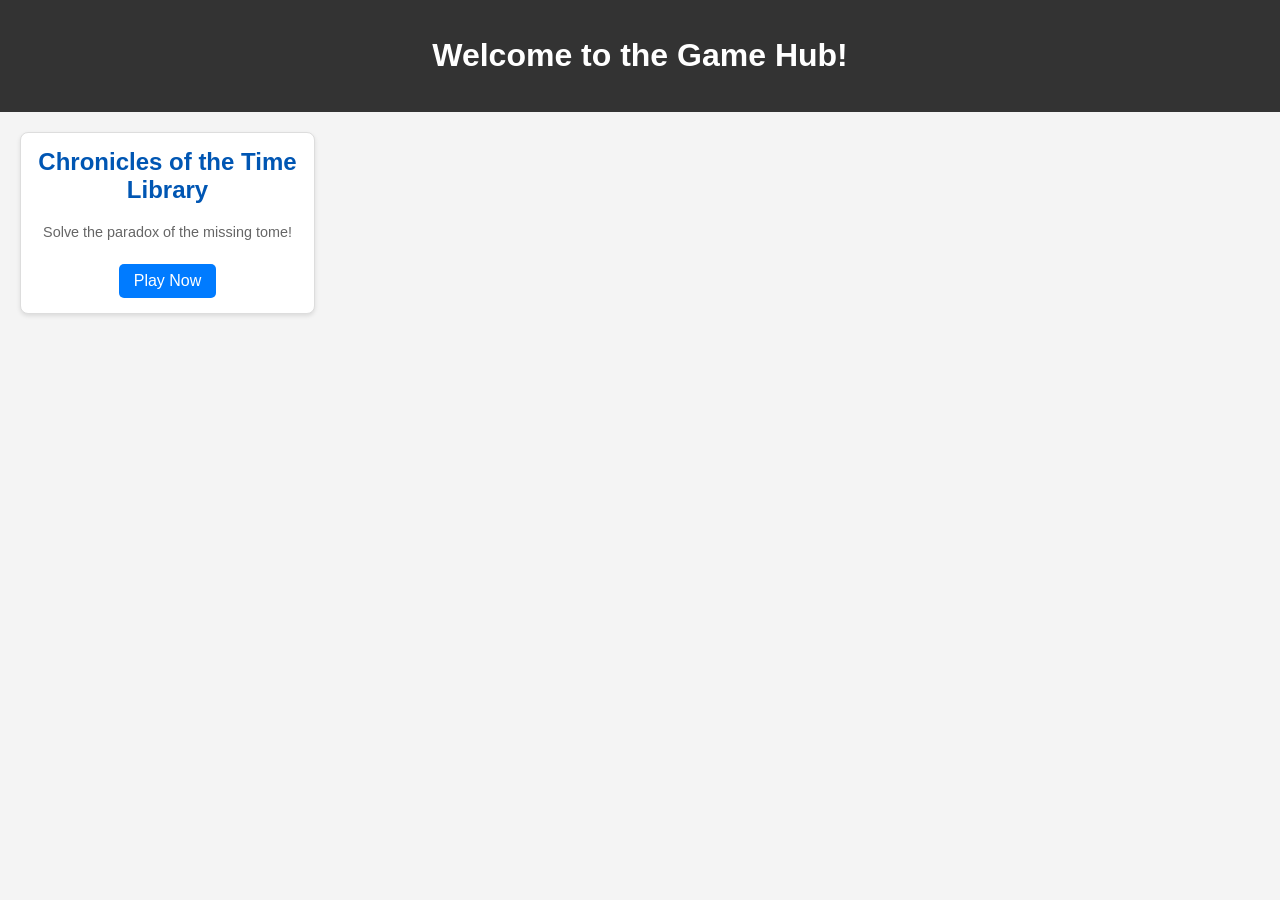
==== index.html @ 31546bbf "feat: Initial GameHub structure and Time Library integration" ====
<!DOCTYPE html>
<html lang="en">
<head>
    <meta charset="UTF-8">
    <meta name="viewport" content="width=device-width, initial-scale=1.0">
    <title>Game Hub</title>
    <link rel="stylesheet" href="hub.css">
</head>
<body>
    <header>
        <h1>Welcome to the Game Hub!</h1>
    </header>
    <main id="game-list">
        <!-- Games will be loaded here by hub.js -->
    </main>
    <script src="hub.js"></script>
</body>
</html>
---- hub.css ----
/* hub.css */
body {
    font-family: sans-serif;
    margin: 0;
    padding: 0;
    background-color: #f4f4f4;
    color: #333;
}

header {
    background-color: #333;
    color: #fff;
    padding: 1em 0;
    text-align: center;
}

main {
    padding: 20px;
    display: grid;
    grid-template-columns: repeat(auto-fill, minmax(250px, 1fr));
    gap: 20px;
}

.game-card {
    background-color: #fff;
    border: 1px solid #ddd;
    border-radius: 8px;
    padding: 15px;
    text-align: center;
    box-shadow: 0 2px 4px rgba(0, 0, 0, 0.1);
}

.game-card h2 {
    color: #0056b3;
    margin-top: 0;
}

.game-card p {
    font-size: 0.9em;
    color: #666;
}

.game-card a {
    display: inline-block;
    background-color: #007bff;
    color: #fff;
    padding: 8px 15px;
    border-radius: 5px;
    text-decoration: none;
    margin-top: 10px;
}

.game-card a:hover {
    background-color: #0056b3;
}
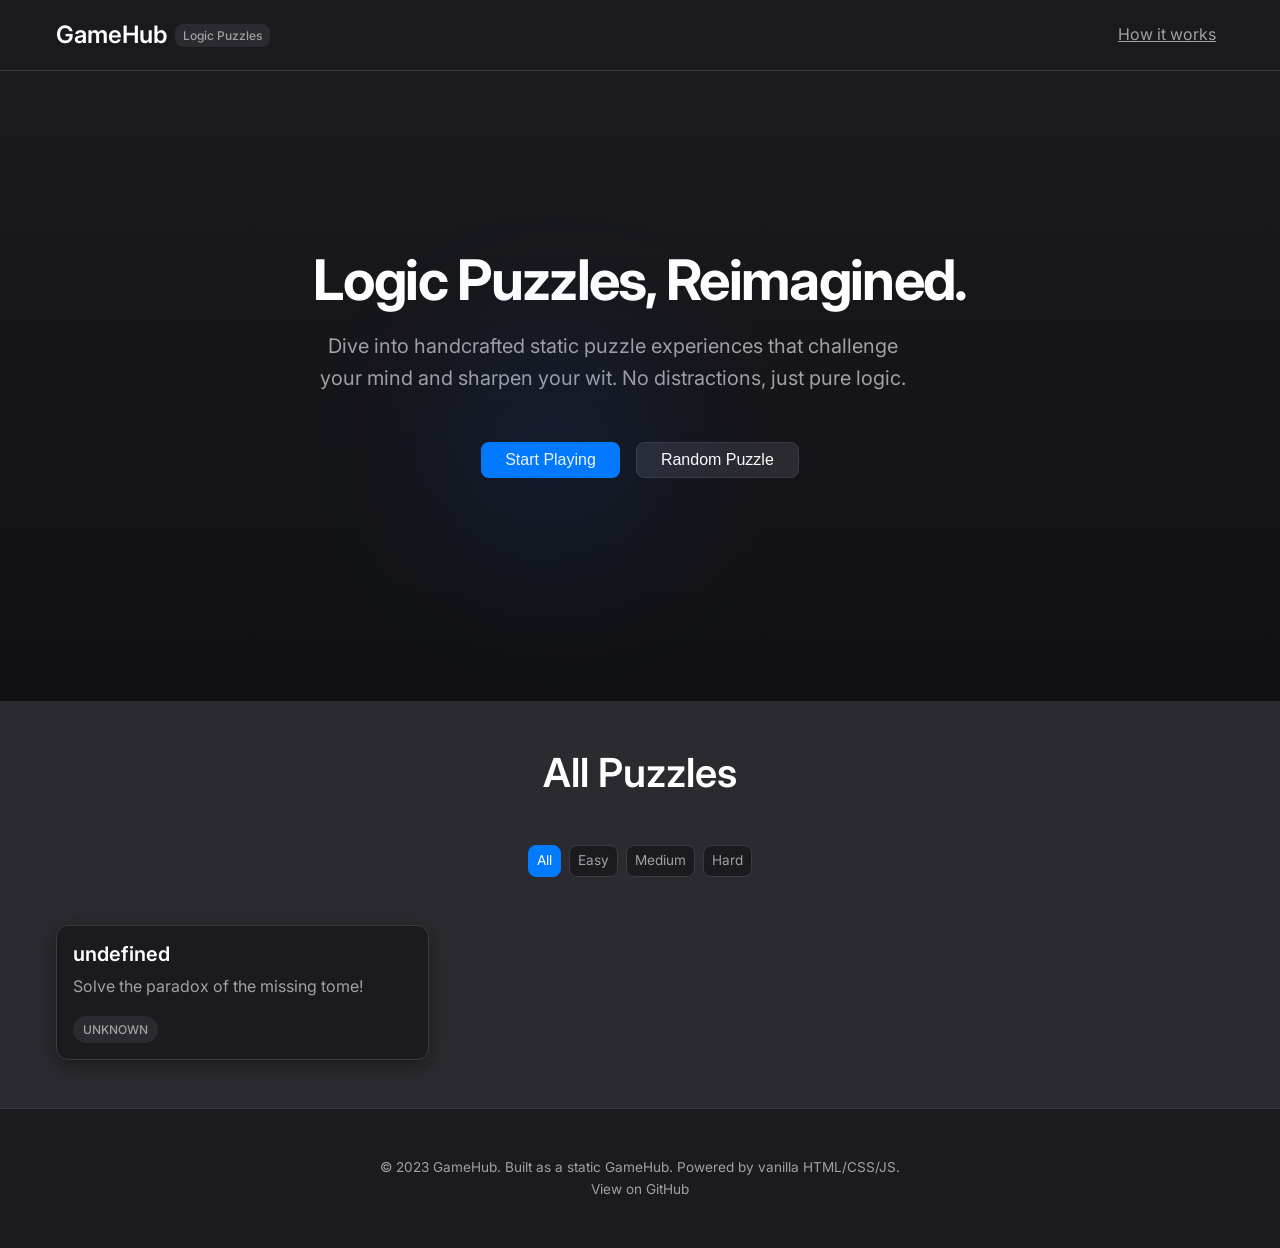
==== commit 6c32643e: "Redesigned GameHub UI with Apple.com aesthetic" ====
--- a/index.html
+++ b/index.html
@@ -3,16 +3,66 @@
 <head>
     <meta charset="UTF-8">
     <meta name="viewport" content="width=device-width, initial-scale=1.0">
-    <title>Game Hub</title>
+    <title>GameHub - Logic Puzzles, Reimagined.</title>
     <link rel="stylesheet" href="hub.css">
+    <link href="https://fonts.googleapis.com/css2?family=Inter:wght@300;400;500;600;700&display=swap" rel="stylesheet">
 </head>
 <body>
-    <header>
-        <h1>Welcome to the Game Hub!</h1>
+    <nav class="navbar">
+        <div class="container">
+            <a href="#" class="navbar-brand">GameHub <span class="navbar-tag">Logic Puzzles</span></a>
+            <div class="navbar-links">
+                <a href="#" class="btn-text">How it works</a>
+            </div>
+        </div>
+    </nav>
+
+    <header class="hero-section">
+        <div class="container">
+            <div class="hero-content">
+                <h1 class="hero-headline">Logic Puzzles, Reimagined.</h1>
+                <p class="hero-subheading">Dive into handcrafted static puzzle experiences that challenge your mind and sharpen your wit. No distractions, just pure logic.</p>
+                <div class="hero-actions">
+                    <button id="start-playing-btn" class="btn btn-primary">Start Playing</button>
+                    <button id="random-puzzle-btn" class="btn btn-secondary">Random Puzzle</button>
+                </div>
+            </div>
+            <div class="hero-visual">
+                <!-- CSS-driven abstract visual element -->
+                <div class="hero-orb"></div>
+            </div>
+        </div>
     </header>
-    <main id="game-list">
-        <!-- Games will be loaded here by hub.js -->
+
+    <main>
+        <section id="puzzle-gallery" class="puzzle-gallery-section">
+            <div class="container">
+                <h2 class="section-title">All Puzzles</h2>
+                <div class="filters">
+                    <!-- Non-functional filter chips for now -->
+                    <span class="filter-chip active">All</span>
+                    <span class="filter-chip">Easy</span>
+                    <span class="filter-chip">Medium</span>
+                    <span class="filter-chip">Hard</span>
+                </div>
+                <div id="puzzles-container" class="puzzle-grid">
+                    <!-- Puzzle cards will be loaded here by JavaScript -->
+                </div>
+                <div id="error-message" class="error-message hidden">
+                    <h3>Oops! Puzzles Lost in the Chrono-Stream.</h3>
+                    <p>It seems we couldn't load the puzzle library. Please check your connection or try again later.</p>
+                </div>
+            </div>
+        </section>
     </main>
+
+    <footer class="footer">
+        <div class="container">
+            <p>&copy; 2023 GameHub. Built as a static GameHub. Powered by vanilla HTML/CSS/JS.</p>
+            <p><a href="https://github.com/example/gamehub" target="_blank" rel="noopener noreferrer">View on GitHub</a></p>
+        </div>
+    </footer>
+
     <script src="hub.js"></script>
 </body>
-</html>+</html>
--- a/hub.css
+++ b/hub.css
@@ -1,55 +1,433 @@
-/* hub.css */
-body {
-    font-family: sans-serif;
+/* CSS Reset & Base Styles */
+* {
     margin: 0;
     padding: 0;
-    background-color: #f4f4f4;
-    color: #333;
-}
-
-header {
-    background-color: #333;
-    color: #fff;
-    padding: 1em 0;
+    box-sizing: border-box;
+}
+
+:root {
+    /* Color Palette */
+    --bg: #1a1a1f;
+    --bg-elevated: #2a2a30;
+    --bg-card-hover: #3a3a40;
+    --accent: #007aff;
+    --accent-soft: #007aff33; /* 20% opacity */
+    --text-main: #ffffff;
+    --text-muted: #a0a0a5;
+    --border-color: #3a3a45;
+    --shadow-color: rgba(0, 0, 0, 0.4);
+    --glass-bg: rgba(255, 255, 255, 0.08);
+    --glass-border: rgba(255, 255, 255, 0.1);
+
+    /* Typography */
+    --font-family-main: 'Inter', -apple-system, BlinkMacSystemFont, 'Segoe UI', Roboto, Helvetica, Arial, sans-serif, 'Apple Color Emoji', 'Segoe UI Emoji', 'Segoe UI Symbol';
+    --font-size-body: 1rem;
+    --font-size-label: 0.85rem;
+    --font-size-badge: 0.75rem;
+
+    /* Spacing */
+    --spacing-xs: 4px;
+    --spacing-sm: 8px;
+    --spacing-md: 16px;
+    --spacing-lg: 24px;
+    --spacing-xl: 48px;
+
+    /* Border Radius */
+    --border-radius-sm: 8px;
+    --border-radius-md: 12px;
+    --border-radius-lg: 16px;
+
+    /* Transitions */
+    --transition-fast: 0.2s ease-in-out;
+    --transition-normal: 0.3s ease-in-out;
+}
+
+body {
+    font-family: var(--font-family-main);
+    font-size: var(--font-size-body);
+    color: var(--text-main);
+    background: var(--bg);
+    line-height: 1.6;
+    -webkit-font-smoothing: antialiased;
+    -moz-osx-font-smoothing: grayscale;
+}
+
+.container {
+    max-width: 1200px;
+    margin: 0 auto;
+    padding: 0 var(--spacing-md);
+}
+
+/* Typography Scales */
+h1, h2, h3, h4, h5, h6 {
+    color: var(--text-main);
+    line-height: 1.2;
+}
+
+.hero-headline {
+    font-size: 3.5rem;
+    font-weight: 700;
+    letter-spacing: -0.03em;
+    margin-bottom: var(--spacing-md);
+}
+
+.hero-subheading {
+    font-size: 1.25rem;
+    font-weight: 400;
+    color: var(--text-muted);
+    margin-bottom: var(--spacing-xl);
+    max-width: 600px;
+}
+
+.section-title {
+    font-size: 2.5rem;
+    font-weight: 600;
     text-align: center;
-}
-
-main {
-    padding: 20px;
+    margin-bottom: var(--spacing-xl);
+}
+
+/* Buttons */
+.btn {
+    display: inline-flex;
+    align-items: center;
+    justify-content: center;
+    padding: var(--spacing-sm) var(--spacing-lg);
+    border-radius: var(--border-radius-sm);
+    font-size: var(--font-size-body);
+    font-weight: 500;
+    cursor: pointer;
+    transition: var(--transition-fast);
+    text-decoration: none;
+    border: none;
+}
+
+.btn-primary {
+    background-color: var(--accent);
+    color: var(--text-main);
+}
+
+.btn-primary:hover {
+    background-color: #005bbd;
+    box-shadow: 0 4px 15px var(--accent-soft);
+}
+
+.btn-secondary {
+    background-color: var(--bg-elevated);
+    color: var(--text-main);
+    border: 1px solid var(--border-color);
+}
+
+.btn-secondary:hover {
+    background-color: var(--bg-card-hover);
+    box-shadow: 0 4px 10px var(--shadow-color);
+}
+
+.btn-text {
+    color: var(--text-muted);
+    background: none;
+    padding: var(--spacing-sm);
+}
+
+.btn-text:hover {
+    color: var(--text-main);
+}
+
+/* Navbar */
+.navbar {
+    position: sticky;
+    top: 0;
+    z-index: 100;
+    background-color: rgba(26, 26, 31, 0.8);
+    backdrop-filter: blur(10px);
+    padding: var(--spacing-md) 0;
+    border-bottom: 1px solid var(--border-color);
+}
+
+.navbar .container {
+    display: flex;
+    justify-content: space-between;
+    align-items: center;
+}
+
+.navbar-brand {
+    font-size: 1.5rem;
+    font-weight: 600;
+    color: var(--text-main);
+    text-decoration: none;
+    display: flex;
+    align-items: center;
+}
+
+.navbar-tag {
+    font-size: 0.75rem;
+    font-weight: 500;
+    color: var(--text-muted);
+    background-color: var(--bg-elevated);
+    padding: 2px 8px;
+    border-radius: var(--border-radius-sm);
+    margin-left: var(--spacing-sm);
+}
+
+/* Hero Section */
+.hero-section {
+    background: linear-gradient(180deg, var(--bg) 0%, #101013 100%);
+    padding: 100px 0;
+    text-align: center;
+    display: flex;
+    align-items: center;
+    justify-content: center;
+    min-height: 70vh;
+    position: relative;
+    overflow: hidden;
+}
+
+.hero-section .container {
+    display: flex;
+    flex-direction: column;
+    align-items: center;
+    gap: var(--spacing-xl);
+    position: relative;
+    z-index: 1;
+}
+
+.hero-content {
+    max-width: 800px;
+}
+
+.hero-actions {
+    display: flex;
+    gap: var(--spacing-md);
+    justify-content: center;
+}
+
+.hero-orb {
+    position: absolute;
+    width: 300px;
+    height: 300px;
+    background: radial-gradient(circle, rgba(0, 122, 255, 0.5) 0%, rgba(0, 122, 255, 0) 70%);
+    border-radius: 50%;
+    filter: blur(80px);
+    opacity: 0.4;
+    top: 20%;
+    left: 15%;
+    animation: floatOrb 10s ease-in-out infinite alternate;
+}
+
+.hero-orb::before {
+    content: '';
+    position: absolute;
+    width: 200px;
+    height: 200px;
+    background: radial-gradient(circle, rgba(255, 0, 122, 0.5) 0%, rgba(255, 0, 122, 0) 70%);
+    border-radius: 50%;
+    filter: blur(60px);
+    opacity: 0.3;
+    bottom: 20%;
+    right: 10%;
+    animation: floatOrb 12s ease-in-out infinite alternate-reverse;
+}
+
+@keyframes floatOrb {
+    0% { transform: translate(0, 0) scale(1); }
+    100% { transform: translate(20px, 30px) scale(1.05); }
+}
+
+/* Puzzle Gallery */
+.puzzle-gallery-section {
+    padding: var(--spacing-xl) 0;
+    background-color: var(--bg-elevated);
+}
+
+.filters {
+    display: flex;
+    justify-content: center;
+    gap: var(--spacing-sm);
+    margin-bottom: var(--spacing-xl);
+}
+
+.filter-chip {
+    background-color: var(--bg);
+    color: var(--text-muted);
+    padding: var(--spacing-xs) var(--spacing-sm);
+    border-radius: var(--border-radius-sm);
+    font-size: var(--font-size-label);
+    cursor: pointer;
+    transition: var(--transition-fast);
+    border: 1px solid var(--border-color);
+}
+
+.filter-chip:hover {
+    background-color: var(--bg-card-hover);
+    color: var(--text-main);
+}
+
+.filter-chip.active {
+    background-color: var(--accent);
+    color: var(--text-main);
+    border-color: var(--accent);
+}
+
+.puzzle-grid {
     display: grid;
-    grid-template-columns: repeat(auto-fill, minmax(250px, 1fr));
-    gap: 20px;
-}
-
-.game-card {
-    background-color: #fff;
-    border: 1px solid #ddd;
-    border-radius: 8px;
-    padding: 15px;
+    grid-template-columns: repeat(auto-fill, minmax(280px, 1fr));
+    gap: var(--spacing-lg);
+}
+
+.puzzle-card {
+    background-color: var(--bg);
+    border: 1px solid var(--border-color);
+    border-radius: var(--border-radius-md);
+    padding: var(--spacing-md);
+    box-shadow: 0 5px 20px var(--shadow-color);
+    text-decoration: none;
+    color: var(--text-main);
+    transition: var(--transition-normal);
+    display: flex;
+    flex-direction: column;
+    justify-content: space-between;
+    position: relative;
+    overflow: hidden;
+}
+
+.puzzle-card:hover {
+    transform: translateY(-8px);
+    box-shadow: 0 10px 30px var(--shadow-color);
+    background-color: var(--bg-card-hover);
+    border-color: var(--accent);
+}
+
+.puzzle-card-title {
+    font-size: 1.25rem;
+    font-weight: 600;
+    margin-bottom: var(--spacing-sm);
+}
+
+.puzzle-card-description {
+    font-size: var(--font-size-body);
+    color: var(--text-muted);
+    margin-bottom: var(--spacing-md);
+    flex-grow: 1;
+}
+
+.puzzle-card-meta {
+    display: flex;
+    justify-content: space-between;
+    align-items: center;
+    font-size: var(--font-size-label);
+    color: var(--text-muted);
+}
+
+.difficulty-badge {
+    background-color: var(--bg-elevated);
+    color: var(--text-muted);
+    padding: 4px 10px;
+    border-radius: 20px;
+    font-size: var(--font-size-badge);
+    font-weight: 500;
+    text-transform: uppercase;
+}
+
+.difficulty-badge.easy {
+    background-color: #28a74533;
+    color: #28a745;
+}
+
+.difficulty-badge.medium {
+    background-color: #ffc10733;
+    color: #ffc107;
+}
+
+.difficulty-badge.hard {
+    background-color: #dc354533;
+    color: #dc3545;
+}
+
+/* Footer */
+.footer {
+    background-color: var(--bg);
+    color: var(--text-muted);
+    padding: var(--spacing-xl) 0;
     text-align: center;
-    box-shadow: 0 2px 4px rgba(0, 0, 0, 0.1);
-}
-
-.game-card h2 {
-    color: #0056b3;
-    margin-top: 0;
-}
-
-.game-card p {
-    font-size: 0.9em;
-    color: #666;
-}
-
-.game-card a {
-    display: inline-block;
-    background-color: #007bff;
-    color: #fff;
-    padding: 8px 15px;
-    border-radius: 5px;
+    font-size: var(--font-size-label);
+    border-top: 1px solid var(--border-color);
+}
+
+.footer a {
+    color: var(--text-muted);
     text-decoration: none;
-    margin-top: 10px;
-}
-
-.game-card a:hover {
-    background-color: #0056b3;
-}+}
+
+.footer a:hover {
+    color: var(--text-main);
+}
+
+/* Utility Classes */
+.hidden {
+    display: none !important;
+}
+
+.error-message {
+    background-color: #dc354522;
+    border: 1px solid #dc3545;
+    color: #dc3545;
+    padding: var(--spacing-md);
+    border-radius: var(--border-radius-sm);
+    text-align: center;
+    margin-top: var(--spacing-xl);
+}
+
+.error-message h3 {
+    color: #dc3545;
+    margin-bottom: var(--spacing-sm);
+}
+
+/* Responsive Design */
+@media (max-width: 900px) {
+    .hero-headline {
+        font-size: 2.8rem;
+    }
+
+    .hero-subheading {
+        font-size: 1.1rem;
+    }
+
+    .puzzle-grid {
+        grid-template-columns: repeat(auto-fill, minmax(250px, 1fr));
+    }
+}
+
+@media (max-width: 600px) {
+    .navbar .container {
+        flex-direction: column;
+        gap: var(--spacing-sm);
+    }
+
+    .navbar-links {
+        width: 100%;
+        text-align: center;
+    }
+
+    .hero-headline {
+        font-size: 2rem;
+    }
+
+    .hero-subheading {
+        font-size: 1rem;
+    }
+
+    .hero-actions {
+        flex-direction: column;
+    }
+
+    .puzzle-grid {
+        grid-template-columns: 1fr;
+    }
+
+    .section-title {
+        font-size: 2rem;
+    }
+
+    .hero-section {
+        padding: 80px 0;
+    }
+}
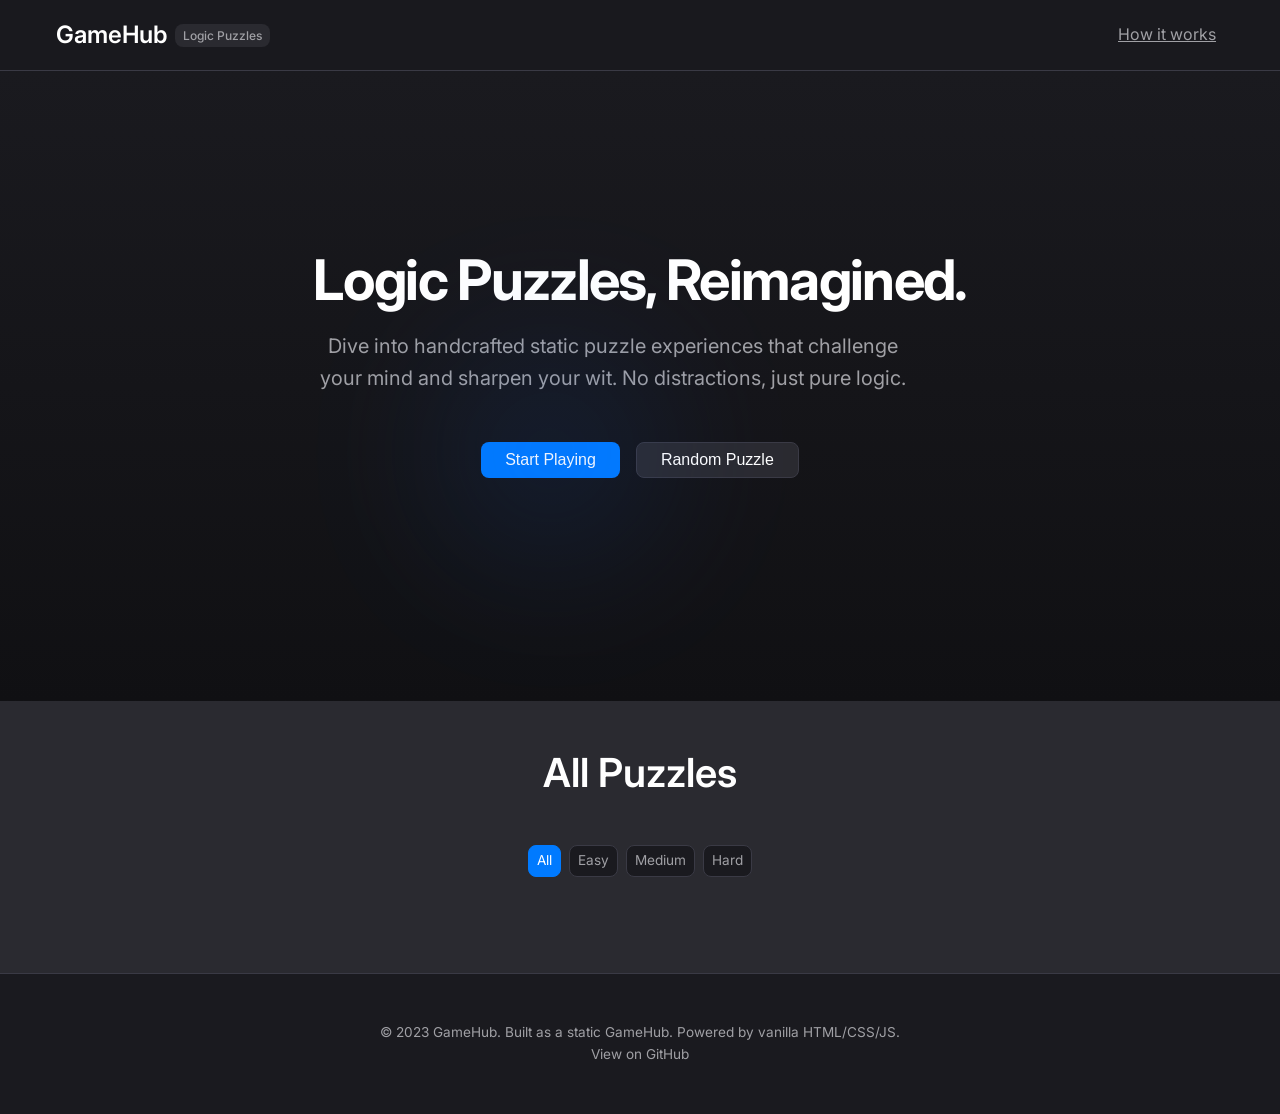
==== commit a6b6edce: "Fix: Resolve regressions and complete UI/UX upgrade" ====
--- a/index.html
+++ b/index.html
@@ -63,6 +63,6 @@
         </div>
     </footer>
 
-    <script src="hub.js"></script>
+    <script src="hub.js" defer></script>
 </body>
 </html>
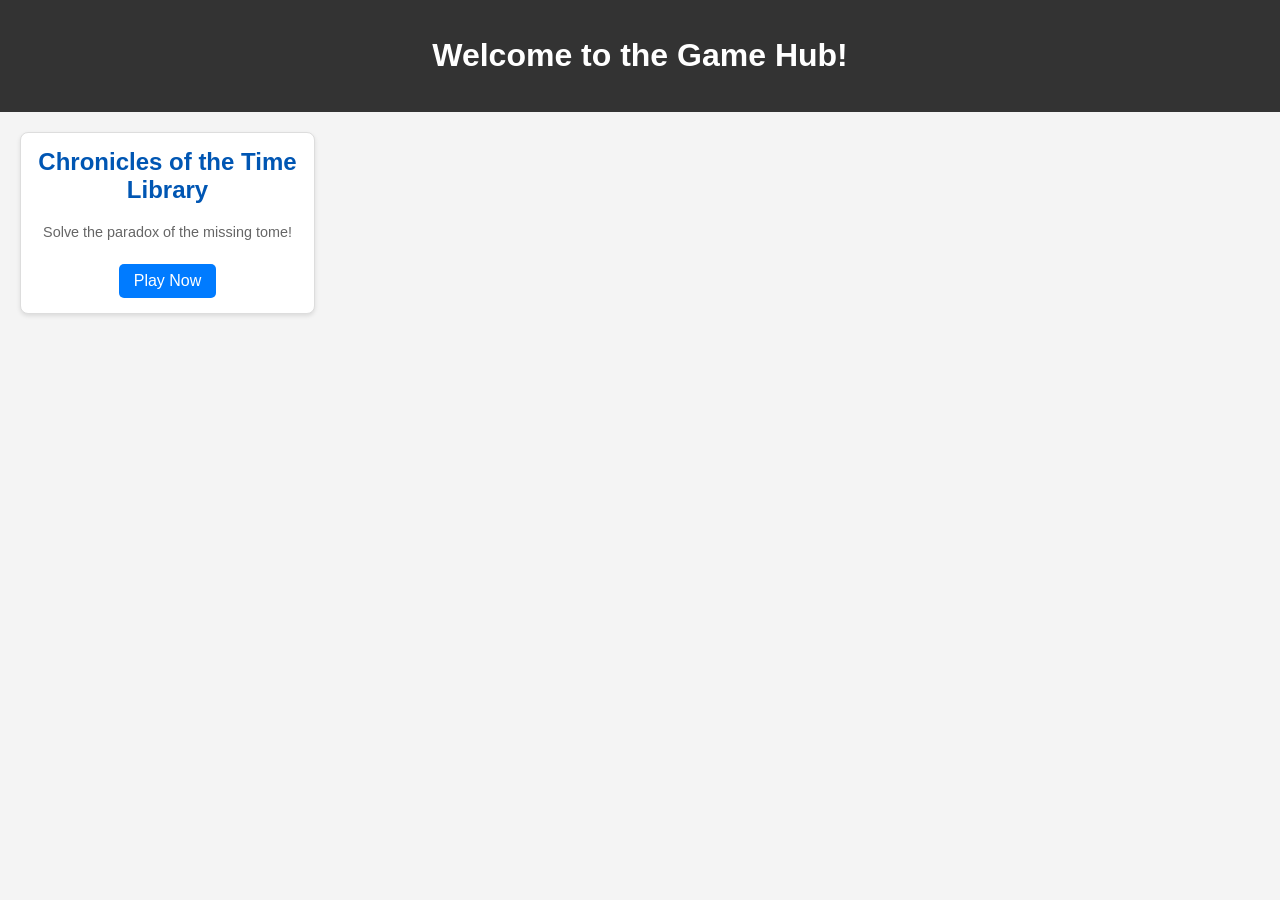
==== commit e371a278: "Rollback to initial GameHub structure and Time Library integration" ====
--- a/index.html
+++ b/index.html
@@ -3,66 +3,16 @@
 <head>
     <meta charset="UTF-8">
     <meta name="viewport" content="width=device-width, initial-scale=1.0">
-    <title>GameHub - Logic Puzzles, Reimagined.</title>
+    <title>Game Hub</title>
     <link rel="stylesheet" href="hub.css">
-    <link href="https://fonts.googleapis.com/css2?family=Inter:wght@300;400;500;600;700&display=swap" rel="stylesheet">
 </head>
 <body>
-    <nav class="navbar">
-        <div class="container">
-            <a href="#" class="navbar-brand">GameHub <span class="navbar-tag">Logic Puzzles</span></a>
-            <div class="navbar-links">
-                <a href="#" class="btn-text">How it works</a>
-            </div>
-        </div>
-    </nav>
-
-    <header class="hero-section">
-        <div class="container">
-            <div class="hero-content">
-                <h1 class="hero-headline">Logic Puzzles, Reimagined.</h1>
-                <p class="hero-subheading">Dive into handcrafted static puzzle experiences that challenge your mind and sharpen your wit. No distractions, just pure logic.</p>
-                <div class="hero-actions">
-                    <button id="start-playing-btn" class="btn btn-primary">Start Playing</button>
-                    <button id="random-puzzle-btn" class="btn btn-secondary">Random Puzzle</button>
-                </div>
-            </div>
-            <div class="hero-visual">
-                <!-- CSS-driven abstract visual element -->
-                <div class="hero-orb"></div>
-            </div>
-        </div>
+    <header>
+        <h1>Welcome to the Game Hub!</h1>
     </header>
-
-    <main>
-        <section id="puzzle-gallery" class="puzzle-gallery-section">
-            <div class="container">
-                <h2 class="section-title">All Puzzles</h2>
-                <div class="filters">
-                    <!-- Non-functional filter chips for now -->
-                    <span class="filter-chip active">All</span>
-                    <span class="filter-chip">Easy</span>
-                    <span class="filter-chip">Medium</span>
-                    <span class="filter-chip">Hard</span>
-                </div>
-                <div id="puzzles-container" class="puzzle-grid">
-                    <!-- Puzzle cards will be loaded here by JavaScript -->
-                </div>
-                <div id="error-message" class="error-message hidden">
-                    <h3>Oops! Puzzles Lost in the Chrono-Stream.</h3>
-                    <p>It seems we couldn't load the puzzle library. Please check your connection or try again later.</p>
-                </div>
-            </div>
-        </section>
+    <main id="game-list">
+        <!-- Games will be loaded here by hub.js -->
     </main>
-
-    <footer class="footer">
-        <div class="container">
-            <p>&copy; 2023 GameHub. Built as a static GameHub. Powered by vanilla HTML/CSS/JS.</p>
-            <p><a href="https://github.com/example/gamehub" target="_blank" rel="noopener noreferrer">View on GitHub</a></p>
-        </div>
-    </footer>
-
-    <script src="hub.js" defer></script>
+    <script src="hub.js"></script>
 </body>
-</html>
+</html>
--- a/hub.css
+++ b/hub.css
@@ -1,433 +1,55 @@
-/* CSS Reset & Base Styles */
-* {
+/* hub.css */
+body {
+    font-family: sans-serif;
     margin: 0;
     padding: 0;
-    box-sizing: border-box;
+    background-color: #f4f4f4;
+    color: #333;
 }
 
-:root {
-    /* Color Palette */
-    --bg: #1a1a1f;
-    --bg-elevated: #2a2a30;
-    --bg-card-hover: #3a3a40;
-    --accent: #007aff;
-    --accent-soft: #007aff33; /* 20% opacity */
-    --text-main: #ffffff;
-    --text-muted: #a0a0a5;
-    --border-color: #3a3a45;
-    --shadow-color: rgba(0, 0, 0, 0.4);
-    --glass-bg: rgba(255, 255, 255, 0.08);
-    --glass-border: rgba(255, 255, 255, 0.1);
-
-    /* Typography */
-    --font-family-main: 'Inter', -apple-system, BlinkMacSystemFont, 'Segoe UI', Roboto, Helvetica, Arial, sans-serif, 'Apple Color Emoji', 'Segoe UI Emoji', 'Segoe UI Symbol';
-    --font-size-body: 1rem;
-    --font-size-label: 0.85rem;
-    --font-size-badge: 0.75rem;
-
-    /* Spacing */
-    --spacing-xs: 4px;
-    --spacing-sm: 8px;
-    --spacing-md: 16px;
-    --spacing-lg: 24px;
-    --spacing-xl: 48px;
-
-    /* Border Radius */
-    --border-radius-sm: 8px;
-    --border-radius-md: 12px;
-    --border-radius-lg: 16px;
-
-    /* Transitions */
-    --transition-fast: 0.2s ease-in-out;
-    --transition-normal: 0.3s ease-in-out;
+header {
+    background-color: #333;
+    color: #fff;
+    padding: 1em 0;
+    text-align: center;
 }
 
-body {
-    font-family: var(--font-family-main);
-    font-size: var(--font-size-body);
-    color: var(--text-main);
-    background: var(--bg);
-    line-height: 1.6;
-    -webkit-font-smoothing: antialiased;
-    -moz-osx-font-smoothing: grayscale;
+main {
+    padding: 20px;
+    display: grid;
+    grid-template-columns: repeat(auto-fill, minmax(250px, 1fr));
+    gap: 20px;
 }
 
-.container {
-    max-width: 1200px;
-    margin: 0 auto;
-    padding: 0 var(--spacing-md);
+.game-card {
+    background-color: #fff;
+    border: 1px solid #ddd;
+    border-radius: 8px;
+    padding: 15px;
+    text-align: center;
+    box-shadow: 0 2px 4px rgba(0, 0, 0, 0.1);
 }
 
-/* Typography Scales */
-h1, h2, h3, h4, h5, h6 {
-    color: var(--text-main);
-    line-height: 1.2;
+.game-card h2 {
+    color: #0056b3;
+    margin-top: 0;
 }
 
-.hero-headline {
-    font-size: 3.5rem;
-    font-weight: 700;
-    letter-spacing: -0.03em;
-    margin-bottom: var(--spacing-md);
+.game-card p {
+    font-size: 0.9em;
+    color: #666;
 }
 
-.hero-subheading {
-    font-size: 1.25rem;
-    font-weight: 400;
-    color: var(--text-muted);
-    margin-bottom: var(--spacing-xl);
-    max-width: 600px;
+.game-card a {
+    display: inline-block;
+    background-color: #007bff;
+    color: #fff;
+    padding: 8px 15px;
+    border-radius: 5px;
+    text-decoration: none;
+    margin-top: 10px;
 }
 
-.section-title {
-    font-size: 2.5rem;
-    font-weight: 600;
-    text-align: center;
-    margin-bottom: var(--spacing-xl);
-}
-
-/* Buttons */
-.btn {
-    display: inline-flex;
-    align-items: center;
-    justify-content: center;
-    padding: var(--spacing-sm) var(--spacing-lg);
-    border-radius: var(--border-radius-sm);
-    font-size: var(--font-size-body);
-    font-weight: 500;
-    cursor: pointer;
-    transition: var(--transition-fast);
-    text-decoration: none;
-    border: none;
-}
-
-.btn-primary {
-    background-color: var(--accent);
-    color: var(--text-main);
-}
-
-.btn-primary:hover {
-    background-color: #005bbd;
-    box-shadow: 0 4px 15px var(--accent-soft);
-}
-
-.btn-secondary {
-    background-color: var(--bg-elevated);
-    color: var(--text-main);
-    border: 1px solid var(--border-color);
-}
-
-.btn-secondary:hover {
-    background-color: var(--bg-card-hover);
-    box-shadow: 0 4px 10px var(--shadow-color);
-}
-
-.btn-text {
-    color: var(--text-muted);
-    background: none;
-    padding: var(--spacing-sm);
-}
-
-.btn-text:hover {
-    color: var(--text-main);
-}
-
-/* Navbar */
-.navbar {
-    position: sticky;
-    top: 0;
-    z-index: 100;
-    background-color: rgba(26, 26, 31, 0.8);
-    backdrop-filter: blur(10px);
-    padding: var(--spacing-md) 0;
-    border-bottom: 1px solid var(--border-color);
-}
-
-.navbar .container {
-    display: flex;
-    justify-content: space-between;
-    align-items: center;
-}
-
-.navbar-brand {
-    font-size: 1.5rem;
-    font-weight: 600;
-    color: var(--text-main);
-    text-decoration: none;
-    display: flex;
-    align-items: center;
-}
-
-.navbar-tag {
-    font-size: 0.75rem;
-    font-weight: 500;
-    color: var(--text-muted);
-    background-color: var(--bg-elevated);
-    padding: 2px 8px;
-    border-radius: var(--border-radius-sm);
-    margin-left: var(--spacing-sm);
-}
-
-/* Hero Section */
-.hero-section {
-    background: linear-gradient(180deg, var(--bg) 0%, #101013 100%);
-    padding: 100px 0;
-    text-align: center;
-    display: flex;
-    align-items: center;
-    justify-content: center;
-    min-height: 70vh;
-    position: relative;
-    overflow: hidden;
-}
-
-.hero-section .container {
-    display: flex;
-    flex-direction: column;
-    align-items: center;
-    gap: var(--spacing-xl);
-    position: relative;
-    z-index: 1;
-}
-
-.hero-content {
-    max-width: 800px;
-}
-
-.hero-actions {
-    display: flex;
-    gap: var(--spacing-md);
-    justify-content: center;
-}
-
-.hero-orb {
-    position: absolute;
-    width: 300px;
-    height: 300px;
-    background: radial-gradient(circle, rgba(0, 122, 255, 0.5) 0%, rgba(0, 122, 255, 0) 70%);
-    border-radius: 50%;
-    filter: blur(80px);
-    opacity: 0.4;
-    top: 20%;
-    left: 15%;
-    animation: floatOrb 10s ease-in-out infinite alternate;
-}
-
-.hero-orb::before {
-    content: '';
-    position: absolute;
-    width: 200px;
-    height: 200px;
-    background: radial-gradient(circle, rgba(255, 0, 122, 0.5) 0%, rgba(255, 0, 122, 0) 70%);
-    border-radius: 50%;
-    filter: blur(60px);
-    opacity: 0.3;
-    bottom: 20%;
-    right: 10%;
-    animation: floatOrb 12s ease-in-out infinite alternate-reverse;
-}
-
-@keyframes floatOrb {
-    0% { transform: translate(0, 0) scale(1); }
-    100% { transform: translate(20px, 30px) scale(1.05); }
-}
-
-/* Puzzle Gallery */
-.puzzle-gallery-section {
-    padding: var(--spacing-xl) 0;
-    background-color: var(--bg-elevated);
-}
-
-.filters {
-    display: flex;
-    justify-content: center;
-    gap: var(--spacing-sm);
-    margin-bottom: var(--spacing-xl);
-}
-
-.filter-chip {
-    background-color: var(--bg);
-    color: var(--text-muted);
-    padding: var(--spacing-xs) var(--spacing-sm);
-    border-radius: var(--border-radius-sm);
-    font-size: var(--font-size-label);
-    cursor: pointer;
-    transition: var(--transition-fast);
-    border: 1px solid var(--border-color);
-}
-
-.filter-chip:hover {
-    background-color: var(--bg-card-hover);
-    color: var(--text-main);
-}
-
-.filter-chip.active {
-    background-color: var(--accent);
-    color: var(--text-main);
-    border-color: var(--accent);
-}
-
-.puzzle-grid {
-    display: grid;
-    grid-template-columns: repeat(auto-fill, minmax(280px, 1fr));
-    gap: var(--spacing-lg);
-}
-
-.puzzle-card {
-    background-color: var(--bg);
-    border: 1px solid var(--border-color);
-    border-radius: var(--border-radius-md);
-    padding: var(--spacing-md);
-    box-shadow: 0 5px 20px var(--shadow-color);
-    text-decoration: none;
-    color: var(--text-main);
-    transition: var(--transition-normal);
-    display: flex;
-    flex-direction: column;
-    justify-content: space-between;
-    position: relative;
-    overflow: hidden;
-}
-
-.puzzle-card:hover {
-    transform: translateY(-8px);
-    box-shadow: 0 10px 30px var(--shadow-color);
-    background-color: var(--bg-card-hover);
-    border-color: var(--accent);
-}
-
-.puzzle-card-title {
-    font-size: 1.25rem;
-    font-weight: 600;
-    margin-bottom: var(--spacing-sm);
-}
-
-.puzzle-card-description {
-    font-size: var(--font-size-body);
-    color: var(--text-muted);
-    margin-bottom: var(--spacing-md);
-    flex-grow: 1;
-}
-
-.puzzle-card-meta {
-    display: flex;
-    justify-content: space-between;
-    align-items: center;
-    font-size: var(--font-size-label);
-    color: var(--text-muted);
-}
-
-.difficulty-badge {
-    background-color: var(--bg-elevated);
-    color: var(--text-muted);
-    padding: 4px 10px;
-    border-radius: 20px;
-    font-size: var(--font-size-badge);
-    font-weight: 500;
-    text-transform: uppercase;
-}
-
-.difficulty-badge.easy {
-    background-color: #28a74533;
-    color: #28a745;
-}
-
-.difficulty-badge.medium {
-    background-color: #ffc10733;
-    color: #ffc107;
-}
-
-.difficulty-badge.hard {
-    background-color: #dc354533;
-    color: #dc3545;
-}
-
-/* Footer */
-.footer {
-    background-color: var(--bg);
-    color: var(--text-muted);
-    padding: var(--spacing-xl) 0;
-    text-align: center;
-    font-size: var(--font-size-label);
-    border-top: 1px solid var(--border-color);
-}
-
-.footer a {
-    color: var(--text-muted);
-    text-decoration: none;
-}
-
-.footer a:hover {
-    color: var(--text-main);
-}
-
-/* Utility Classes */
-.hidden {
-    display: none !important;
-}
-
-.error-message {
-    background-color: #dc354522;
-    border: 1px solid #dc3545;
-    color: #dc3545;
-    padding: var(--spacing-md);
-    border-radius: var(--border-radius-sm);
-    text-align: center;
-    margin-top: var(--spacing-xl);
-}
-
-.error-message h3 {
-    color: #dc3545;
-    margin-bottom: var(--spacing-sm);
-}
-
-/* Responsive Design */
-@media (max-width: 900px) {
-    .hero-headline {
-        font-size: 2.8rem;
-    }
-
-    .hero-subheading {
-        font-size: 1.1rem;
-    }
-
-    .puzzle-grid {
-        grid-template-columns: repeat(auto-fill, minmax(250px, 1fr));
-    }
-}
-
-@media (max-width: 600px) {
-    .navbar .container {
-        flex-direction: column;
-        gap: var(--spacing-sm);
-    }
-
-    .navbar-links {
-        width: 100%;
-        text-align: center;
-    }
-
-    .hero-headline {
-        font-size: 2rem;
-    }
-
-    .hero-subheading {
-        font-size: 1rem;
-    }
-
-    .hero-actions {
-        flex-direction: column;
-    }
-
-    .puzzle-grid {
-        grid-template-columns: 1fr;
-    }
-
-    .section-title {
-        font-size: 2rem;
-    }
-
-    .hero-section {
-        padding: 80px 0;
-    }
-}
+.game-card a:hover {
+    background-color: #0056b3;
+}
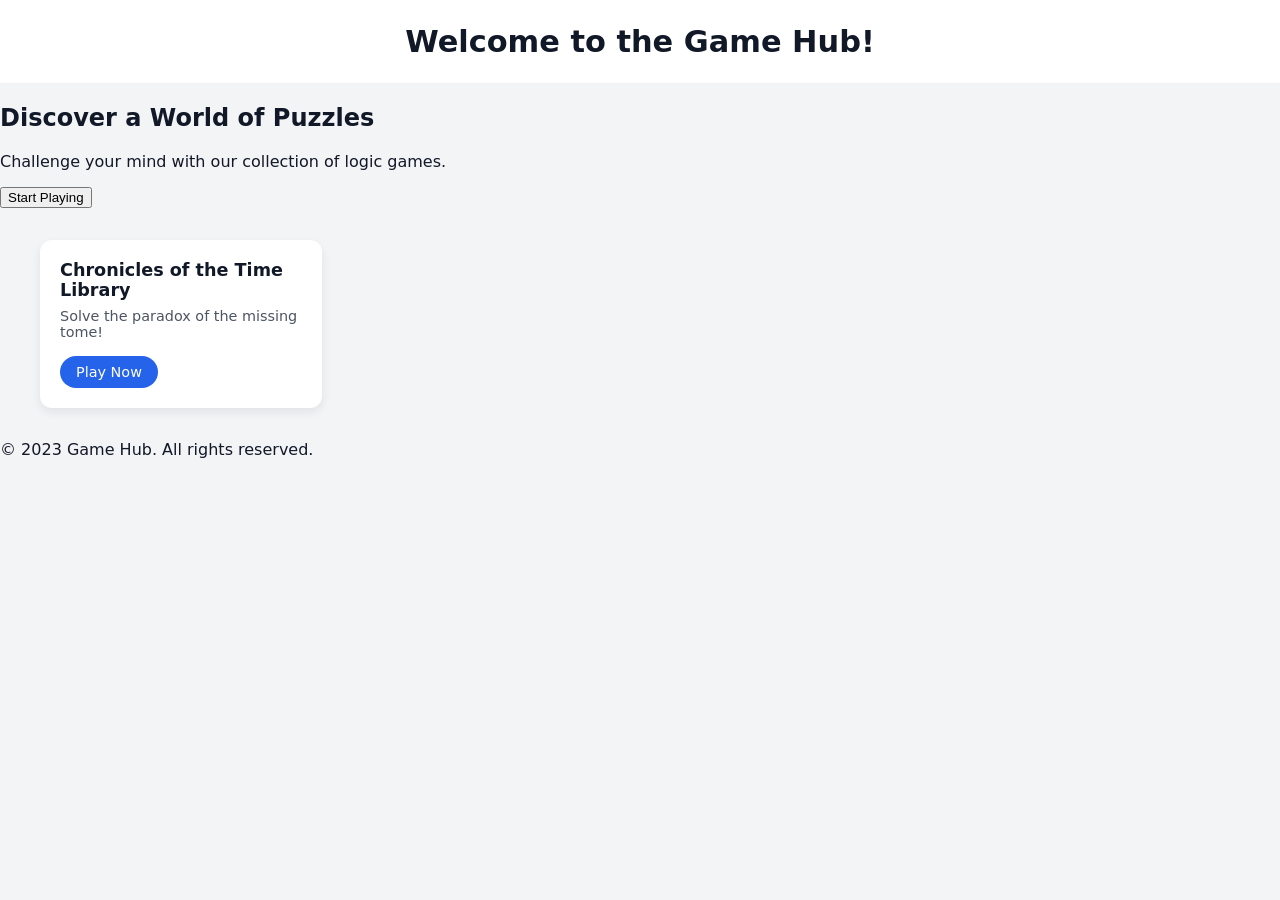
==== commit 3cf2a357: "Design improvements: Updated hub.css and index.html with new aesthetic" ====
--- a/index.html
+++ b/index.html
@@ -10,9 +10,19 @@
     <header>
         <h1>Welcome to the Game Hub!</h1>
     </header>
+    <section id="hero">
+        <div class="hero-content">
+            <h2>Discover a World of Puzzles</h2>
+            <p>Challenge your mind with our collection of logic games.</p>
+            <button id="start-playing-btn">Start Playing</button>
+        </div>
+    </section>
     <main id="game-list">
         <!-- Games will be loaded here by hub.js -->
     </main>
+    <footer>
+        <p>&copy; 2023 Game Hub. All rights reserved.</p>
+    </footer>
     <script src="hub.js"></script>
 </body>
-</html>+</html>
--- a/hub.css
+++ b/hub.css
@@ -1,55 +1,86 @@
 /* hub.css */
+
 body {
-    font-family: sans-serif;
-    margin: 0;
-    padding: 0;
-    background-color: #f4f4f4;
-    color: #333;
+  margin: 0;
+  padding: 0;
+  font-family: -apple-system, BlinkMacSystemFont, "Segoe UI", system-ui, sans-serif;
+  background: #f3f4f6; /* soft grey */
+  color: #111827;      /* near-black */
 }
 
 header {
-    background-color: #333;
-    color: #fff;
-    padding: 1em 0;
-    text-align: center;
+  background: #ffffff;
+  border-bottom: 1px solid rgba(15, 23, 42, 0.06);
+  padding: 1.5rem 1rem;
+  text-align: center;
+}
+
+header h1 {
+  margin: 0;
+  font-size: 1.9rem;
+  font-weight: 700;
+}
+
+header p {
+  margin-top: 0.5rem;
+  margin-bottom: 0;
+  font-size: 0.95rem;
+  color: #6b7280;
 }
 
 main {
-    padding: 20px;
-    display: grid;
-    grid-template-columns: repeat(auto-fill, minmax(250px, 1fr));
-    gap: 20px;
+  max-width: 1200px;
+  margin: 2rem auto;
+  padding: 0 1rem;
+  display: grid;
+  grid-template-columns: repeat(auto-fill, minmax(260px, 1fr));
+  gap: 1.5rem;
 }
 
 .game-card {
-    background-color: #fff;
-    border: 1px solid #ddd;
-    border-radius: 8px;
-    padding: 15px;
-    text-align: center;
-    box-shadow: 0 2px 4px rgba(0, 0, 0, 0.1);
+  background-color: #ffffff;
+  border-radius: 12px;
+  padding: 1.25rem;
+  box-shadow: 0 4px 10px rgba(15, 23, 42, 0.08);
+  text-align: left;
+  display: flex;
+  flex-direction: column;
+  justify-content: space-between;
+  transition: transform 0.15s ease, box-shadow 0.15s ease;
+}
+
+.game-card:hover {
+  transform: translateY(-3px);
+  box-shadow: 0 10px 25px rgba(15, 23, 42, 0.12);
 }
 
 .game-card h2 {
-    color: #0056b3;
-    margin-top: 0;
+  margin-top: 0;
+  margin-bottom: 0.5rem;
+  font-size: 1.1rem;
 }
 
 .game-card p {
-    font-size: 0.9em;
-    color: #666;
+  margin: 0 0 1rem 0;
+  font-size: 0.9rem;
+  color: #4b5563;
 }
 
 .game-card a {
-    display: inline-block;
-    background-color: #007bff;
-    color: #fff;
-    padding: 8px 15px;
-    border-radius: 5px;
-    text-decoration: none;
-    margin-top: 10px;
+  align-self: flex-start;
+  display: inline-block;
+  padding: 0.5rem 1rem;
+  border-radius: 999px;
+  background-color: #2563eb;
+  color: #ffffff;
+  text-decoration: none;
+  font-size: 0.9rem;
+  font-weight: 500;
+  transition: background-color 0.15s ease, transform 0.15s ease, box-shadow 0.15s ease;
 }
 
 .game-card a:hover {
-    background-color: #0056b3;
-}+  background-color: #1d4ed8;
+  box-shadow: 0 8px 18px rgba(37, 99, 235, 0.35);
+  transform: translateY(-1px);
+}
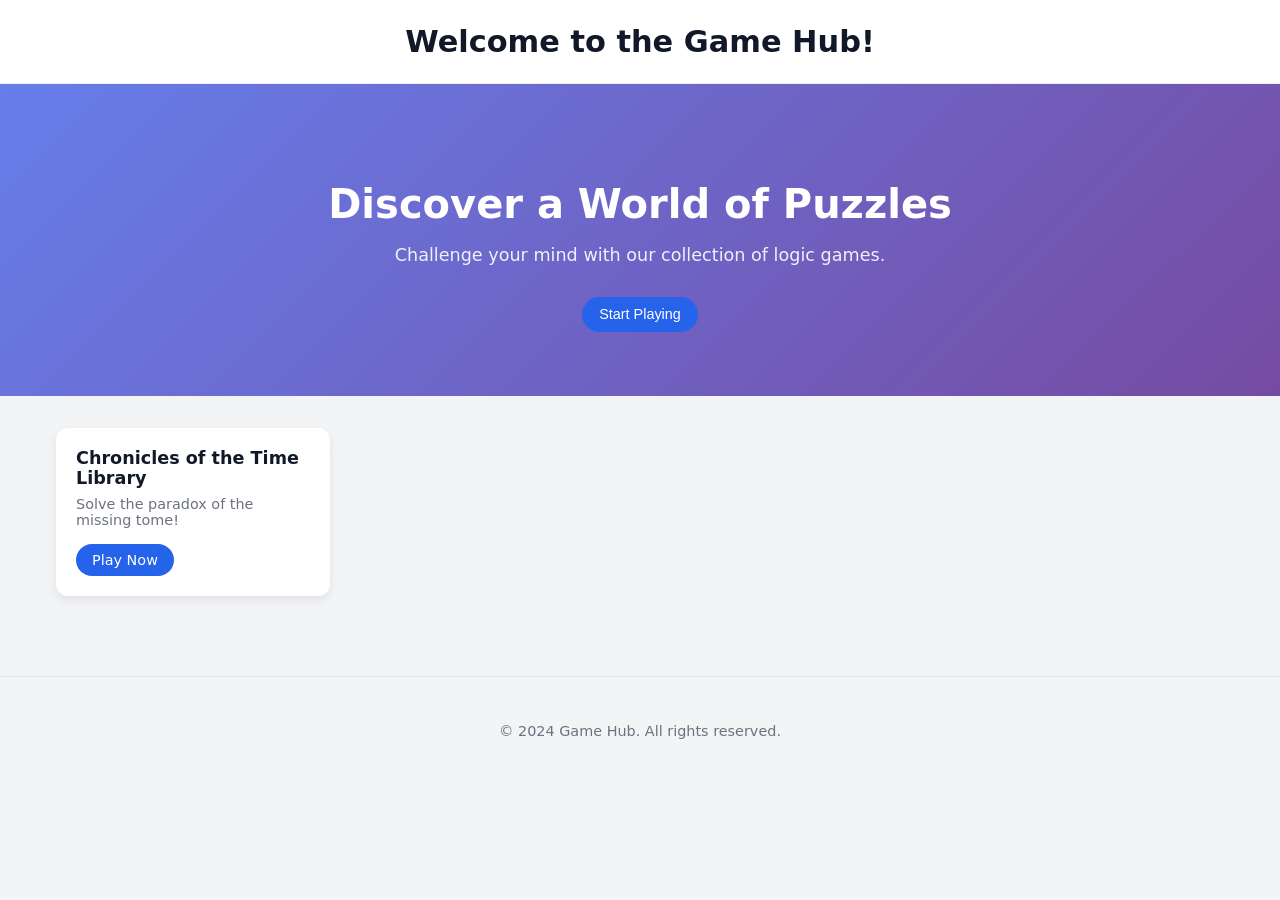
==== commit 73887924: "Update copyright year to 2024" ====
--- a/index.html
+++ b/index.html
@@ -21,7 +21,7 @@
         <!-- Games will be loaded here by hub.js -->
     </main>
     <footer>
-        <p>&copy; 2023 Game Hub. All rights reserved.</p>
+        <p>&copy; 2024 Game Hub. All rights reserved.</p>
     </footer>
     <script src="hub.js"></script>
 </body>
--- a/hub.css
+++ b/hub.css
@@ -1,11 +1,28 @@
 /* hub.css */
+
+:root {
+  --bg: #f3f4f6;
+  --bg-card: #ffffff;
+  --text-main: #111827;
+  --text-muted: #6b7280;
+  --accent: #2563eb;
+  --accent-hover: #1d4ed8;
+  --radius-card: 12px;
+  --shadow-soft: 0 4px 10px rgba(15, 23, 42, 0.08);
+}
+
+*,
+*::before,
+*::after {
+  box-sizing: border-box;
+}
 
 body {
   margin: 0;
   padding: 0;
   font-family: -apple-system, BlinkMacSystemFont, "Segoe UI", system-ui, sans-serif;
-  background: #f3f4f6; /* soft grey */
-  color: #111827;      /* near-black */
+  background: var(--bg);
+  color: var(--text-main);
 }
 
 header {
@@ -25,27 +42,73 @@
   margin-top: 0.5rem;
   margin-bottom: 0;
   font-size: 0.95rem;
-  color: #6b7280;
+  color: var(--text-muted);
 }
 
-main {
+#hero {
+  background: linear-gradient(135deg, #667eea, #764ba2);
+  color: #ffffff;
+  padding: 4rem 1rem;
+  text-align: center;
+  margin-bottom: 2rem;
+}
+
+#hero h2 {
+  font-size: 2.5rem;
+  margin-bottom: 1rem;
+}
+
+#hero p {
+  font-size: 1.1rem;
+  margin-bottom: 2rem;
+  opacity: 0.9;
+}
+
+.hero-actions button,
+.hero-actions a,
+#start-playing-btn { /* Added #start-playing-btn here */
+  display: inline-flex;
+  align-items: center;
+  justify-content: center;
+  padding: 0.6rem 1.1rem;
+  border-radius: 999px;
+  border: none;
+  font-size: 0.9rem;
+  font-weight: 500;
+  cursor: pointer;
+  text-decoration: none;
+  transition: background-color 0.15s ease, box-shadow 0.15s ease, transform 0.15s ease;
+}
+
+#start-playing-btn { /* Specific style for the start playing button */
+  background-color: var(--accent);
+  color: #ffffff;
+}
+
+#start-playing-btn:hover {
+  background-color: var(--accent-hover);
+  box-shadow: 0 8px 18px rgba(37, 99, 235, 0.35);
+  transform: translateY(-1px);
+}
+
+main#game-list { /* Changed to main#game-list */
   max-width: 1200px;
   margin: 2rem auto;
-  padding: 0 1rem;
+  padding: 0 1rem 3rem; /* Added bottom padding */
   display: grid;
   grid-template-columns: repeat(auto-fill, minmax(260px, 1fr));
   gap: 1.5rem;
 }
 
 .game-card {
-  background-color: #ffffff;
-  border-radius: 12px;
+  background-color: var(--bg-card);
+  border-radius: var(--radius-card);
   padding: 1.25rem;
-  box-shadow: 0 4px 10px rgba(15, 23, 42, 0.08);
-  text-align: left;
+  box-shadow: var(--shadow-soft);
   display: flex;
   flex-direction: column;
   justify-content: space-between;
+  text-align: left;
   transition: transform 0.15s ease, box-shadow 0.15s ease;
 }
 
@@ -63,7 +126,7 @@
 .game-card p {
   margin: 0 0 1rem 0;
   font-size: 0.9rem;
-  color: #4b5563;
+  color: var(--text-muted);
 }
 
 .game-card a {
@@ -71,7 +134,7 @@
   display: inline-block;
   padding: 0.5rem 1rem;
   border-radius: 999px;
-  background-color: #2563eb;
+  background-color: var(--accent);
   color: #ffffff;
   text-decoration: none;
   font-size: 0.9rem;
@@ -80,7 +143,16 @@
 }
 
 .game-card a:hover {
-  background-color: #1d4ed8;
+  background-color: var(--accent-hover);
   box-shadow: 0 8px 18px rgba(37, 99, 235, 0.35);
   transform: translateY(-1px);
 }
+
+footer {
+  text-align: center;
+  padding: 2rem 1rem;
+  color: var(--text-muted);
+  font-size: 0.9rem;
+  border-top: 1px solid rgba(15, 23, 42, 0.06);
+  margin-top: 2rem;
+}
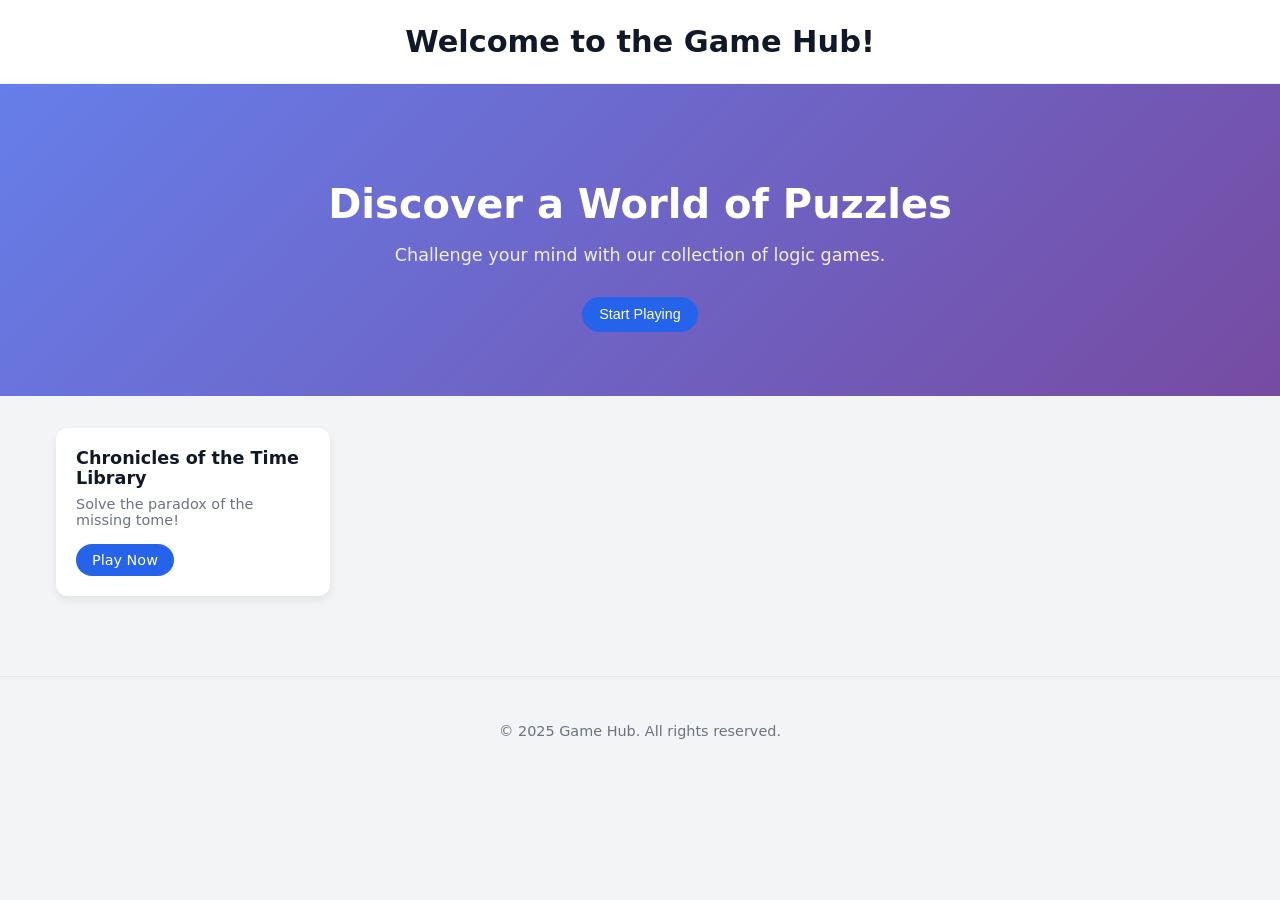
==== commit bdaf1bc8: "Update copyright year to 2025" ====
--- a/index.html
+++ b/index.html
@@ -21,7 +21,7 @@
         <!-- Games will be loaded here by hub.js -->
     </main>
     <footer>
-        <p>&copy; 2024 Game Hub. All rights reserved.</p>
+        <p>&copy; 2025 Game Hub. All rights reserved.</p>
     </footer>
     <script src="hub.js"></script>
 </body>
